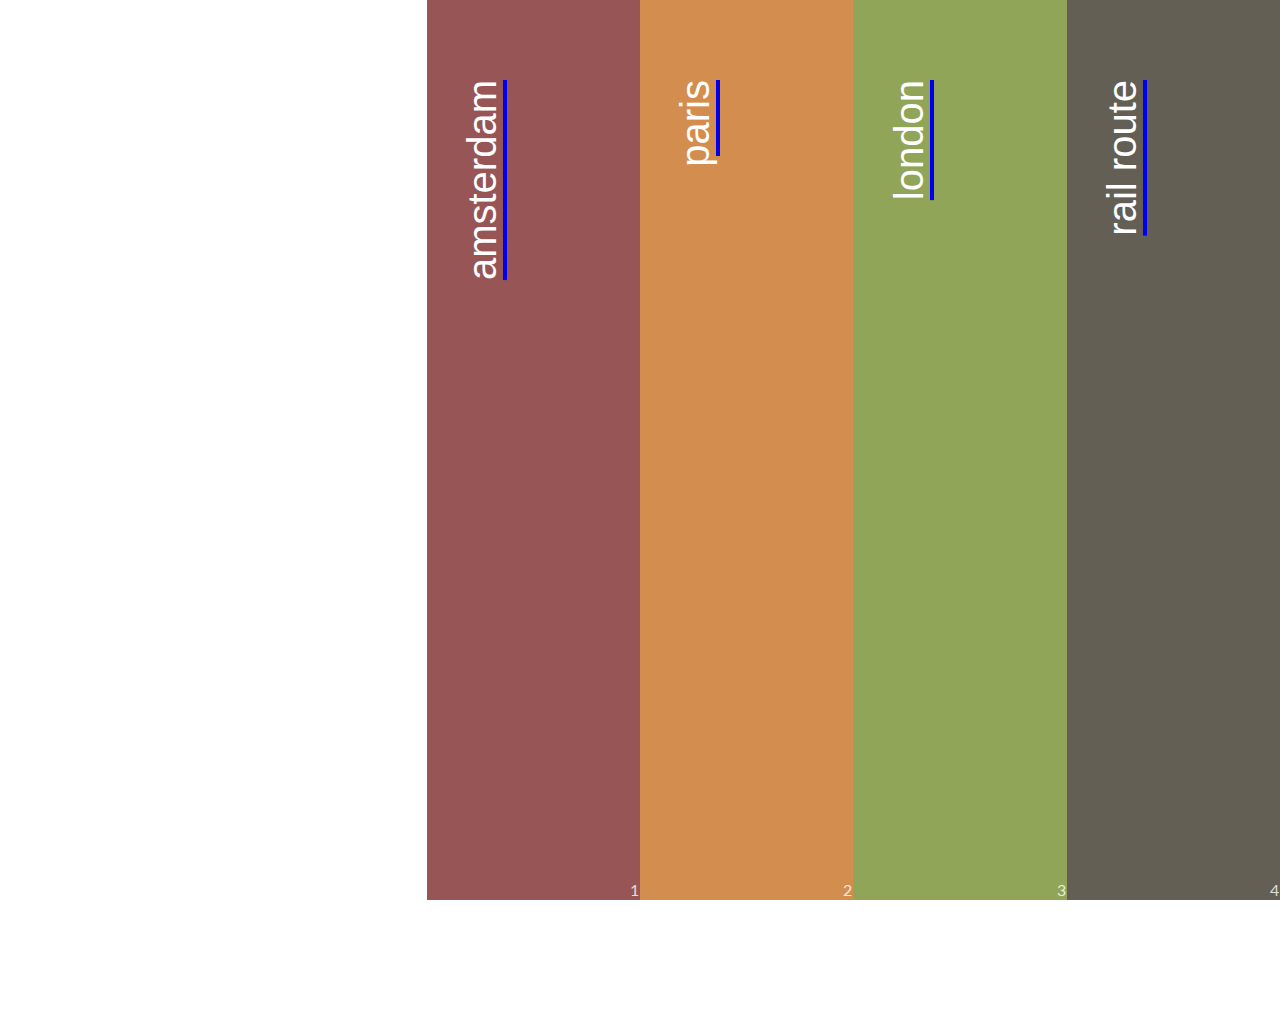
==== index.html @ 03efc700 "checkin" ====
<!DOCTYPE html>
<html>

<head>
    <meta charset="UTF-8">
    <meta http-equiv="X-UA-Compatible" content="IE=edge">
    <meta name="viewport" content="width=device-width, initial-scale=1.0">
    <title>Travel Europe Website</title>

<link rel="stylesheet" href="style.css">

</head>

<body class="homepage">
<main>
    <div class="wander">
    <h1>Wander Europe</h1> 
    <ul class="star">
        <li>list item</li>
    </ul>
    </div>

    <div class="amsterdam">
    <a href="amsterdam-page.html"><h2>amsterdam</h2> </a>
    <span class="number">1</span>
    </div>

    <div class="paris">
        <a href="paris-page.html"><h2>paris</h2> </a>
    <span class="number">2</span>
    </div>
        
    <div class="london">
        <a href="london-page.html"><h2>london</h2> </a>
    <span class="number">3</span>
    </div>

    <div class="rail">
    <a href="rail-route-page.html"><h2>rail route</h2> </a>
    <span class="number">4</span>
    </div>
</main>
</body>
</html>
---- style.css ----
@import url('https://fonts.googleapis.com/css2?family=Lato:wght@300;700&family=Noto+Serif&display=swap');

* {box-sizing:border-box;}
html, body {
  height: 100%;
  width: 100%;
}
body {
    font-family: 'Lato';
    font-style: normal;
    color: rgb(255,255,255,0.8);
    margin:0;
    background-image: url(images/globe.jpg);
    background-size:cover;
    background-repeat:no-repeat;

    
}
.star li {list-style-image: url(images/star-icon.svg);
    }


.homepage h2 {
    writing-mode: vertical-rl;
    transform:rotate(180deg);
    margin-top:80px;
    margin-right:-10px;
    font-family: ‘Lato’, sans-serif; 
    font-weight: 300;
    font-size: 40px;
    color: #FFFFFF;

    
}
.homepage main {
    display: flex;
    height:100vh;
    width:100vw;
}
.homepage main div {
    flex:1;
    position:relative;

}
.homepage main div.wander {
    flex:2;
}
.number {
    position:absolute;
    bottom:1px;
    right:1px;
    font-family: 'Lato';
    font-style: normal;
    color: rgb(255,255,255,0.8);
  
}

.paris, .paris-page {
    background-color: rgba(202, 119, 43, 0.83);
}
.amsterdam, .amsterdam-page {
    background-color: rgba(130, 52, 50, 0.83);
}
.london, .london-page {
    background-color: rgba(122, 147, 53, 0.83);
}
.rail, .rail-route-page {
    background-color: rgba(67, 63, 51, 0.83);
}
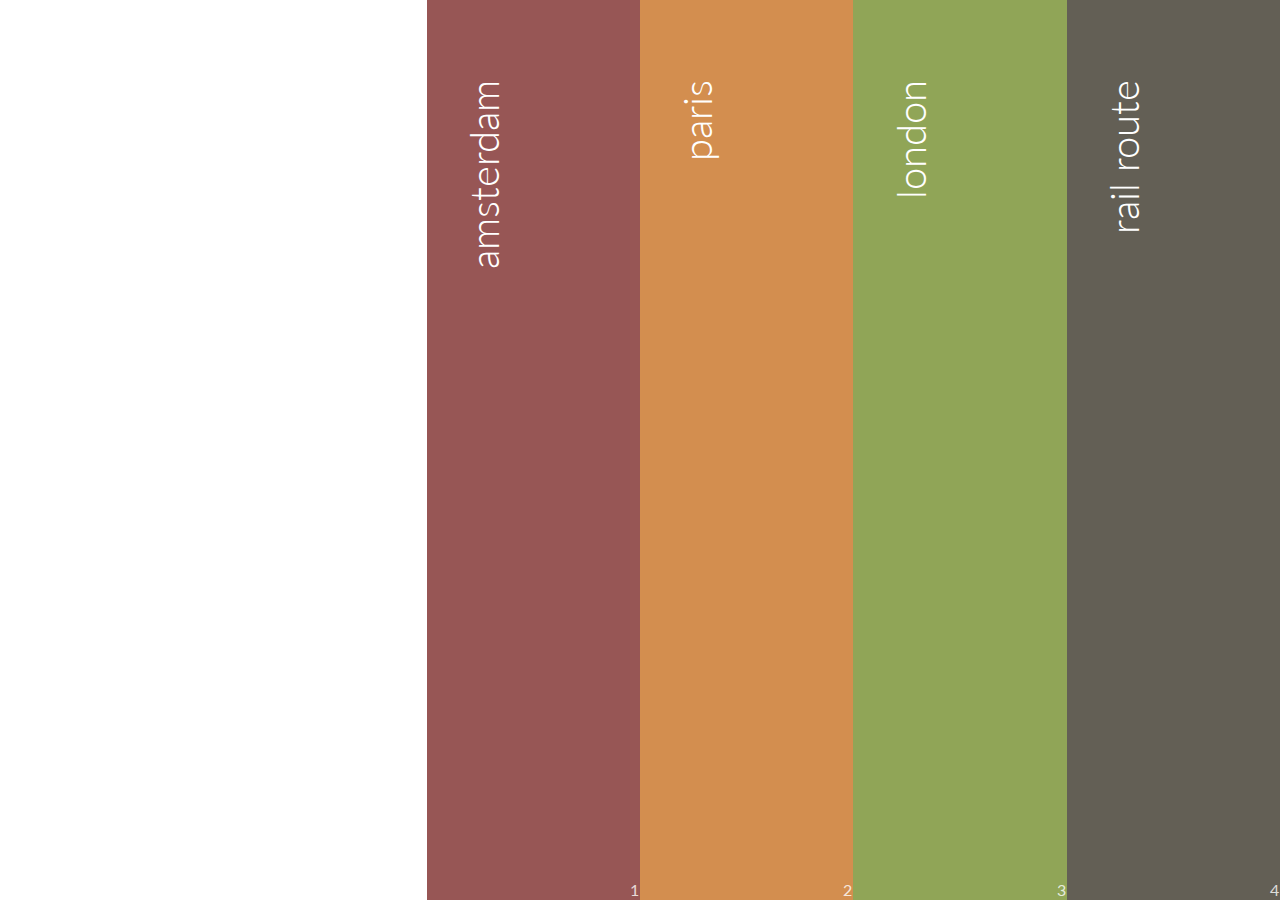
==== commit eb9e72f8: "added fixes" ====
--- a/index.html
+++ b/index.html
@@ -1,44 +1,39 @@
 <!DOCTYPE html>
 <html>
-
-<head>
-    <meta charset="UTF-8">
-    <meta http-equiv="X-UA-Compatible" content="IE=edge">
-    <meta name="viewport" content="width=device-width, initial-scale=1.0">
+  <head>
+    <meta charset="UTF-8" />
+    <meta http-equiv="X-UA-Compatible" content="IE=edge" />
+    <meta name="viewport" content="width=device-width, initial-scale=1.0" />
     <title>Travel Europe Website</title>
 
-<link rel="stylesheet" href="style.css">
+    <link rel="stylesheet" href="style.css" />
+  </head>
 
-</head>
+  <body class="homepage">
+    <main>
+      <div class="wander">
+        <h1>Wander Europe</h1>
+      </div>
 
-<body class="homepage">
-<main>
-    <div class="wander">
-    <h1>Wander Europe</h1> 
-    <ul class="star">
-        <li>list item</li>
-    </ul>
-    </div>
+      <div class="amsterdam">
+        <a href="amsterdam-page.html"><h2>amsterdam</h2> </a>
+        <span class="number">1</span>
+      </div>
 
-    <div class="amsterdam">
-    <a href="amsterdam-page.html"><h2>amsterdam</h2> </a>
-    <span class="number">1</span>
-    </div>
+      <div class="paris">
+        <a href="paris-page.html"><h2>paris</h2> </a>
+        <span class="number">2</span>
+      </div>
 
-    <div class="paris">
-        <a href="paris-page.html"><h2>paris</h2> </a>
-    <span class="number">2</span>
-    </div>
-        
-    <div class="london">
+      <div class="london">
         <a href="london-page.html"><h2>london</h2> </a>
-    <span class="number">3</span>
-    </div>
+        <span class="number">3</span>
+      </div>
 
-    <div class="rail">
-    <a href="rail-route-page.html"><h2>rail route</h2> </a>
-    <span class="number">4</span>
-    </div>
-</main>
-</body>
-</html>+      <div class="rail">
+        <a href="rail-route-page.html"><h2>rail route</h2> </a>
+        <span class="number">4</span>
+      </div>
+    </main>
+  </body>
+</html>
--- a/style.css
+++ b/style.css
@@ -1,69 +1,86 @@
-@import url('https://fonts.googleapis.com/css2?family=Lato:wght@300;700&family=Noto+Serif&display=swap');
-
-* {box-sizing:border-box;}
-html, body {
+@import url('https://fonts.googleapis.com/css2?family=Lato:wght@100;300;400&display=swap');
+* {
+  box-sizing: border-box;
+}
+html,
+body {
   height: 100%;
   width: 100%;
 }
 body {
-    font-family: 'Lato';
-    font-style: normal;
-    color: rgb(255,255,255,0.8);
-    margin:0;
-    background-image: url(images/globe.jpg);
-    background-size:cover;
-    background-repeat:no-repeat;
+  font-smooth: always;
+  font-family: 'Lato';
+  font-style: normal;
+  color: rgb(255, 255, 255, 0.8);
+  margin: 0;
+  background-image: url(images/globe.jpg);
+  background-size: cover;
+  background-repeat: no-repeat;
+}
 
-    
+a {
+  text-decoration: none;
 }
-.star li {list-style-image: url(images/star-icon.svg);
-    }
-
-
+.star {
+  margin: 0;
+}
+.star li {
+  list-style-image: url(images/star-icon.svg);
+}
+.homepage h1 {
+  font-family: 'Lato', sans-serif;
+  font-weight: 700;
+  text-align: center;
+}
 .homepage h2 {
-    writing-mode: vertical-rl;
-    transform:rotate(180deg);
-    margin-top:80px;
-    margin-right:-10px;
-    font-family: ‘Lato’, sans-serif; 
-    font-weight: 300;
-    font-size: 40px;
-    color: #FFFFFF;
-
-    
+  writing-mode: vertical-rl;
+  transform: rotate(180deg);
+  margin-top: 80px;
+  margin-right: -10px;
+  font-family: 'Lato', sans-serif;
+  font-weight: 300;
+  font-size: 40px;
+  color: #ffffff;
 }
 .homepage main {
-    display: flex;
-    height:100vh;
-    width:100vw;
+  display: flex;
+  height: 100vh;
+  width: 100vw;
 }
 .homepage main div {
-    flex:1;
-    position:relative;
-
+  flex: 1;
+  position: relative;
 }
 .homepage main div.wander {
-    flex:2;
+  flex: 2;
 }
 .number {
-    position:absolute;
-    bottom:1px;
-    right:1px;
-    font-family: 'Lato';
-    font-style: normal;
-    color: rgb(255,255,255,0.8);
-  
+  position: absolute;
+  bottom: 1px;
+  right: 1px;
+  font-family: 'Lato';
+  font-style: normal;
+  color: rgb(255, 255, 255, 0.8);
 }
-
-.paris, .paris-page {
-    background-color: rgba(202, 119, 43, 0.83);
+.wrapper {
+  height: 100vh;
+  width: 100vw;
+  margin: 0;
+  padding: 0;
 }
-.amsterdam, .amsterdam-page {
-    background-color: rgba(130, 52, 50, 0.83);
+.paris,
+.paris-page .wrapper {
+  background-color: rgba(202, 119, 43, 0.83);
 }
-.london, .london-page {
-    background-color: rgba(122, 147, 53, 0.83);
+.amsterdam,
+.amsterdam-page .wrapper {
+  background-color: rgba(130, 52, 50, 0.83);
 }
-.rail, .rail-route-page {
-    background-color: rgba(67, 63, 51, 0.83);
-}+.london,
+.london-page .wrapper {
+  background-color: rgba(122, 147, 53, 0.83);
+}
+.rail,
+.rail-route-page .wrapper {
+  background-color: rgba(67, 63, 51, 0.83);
+}
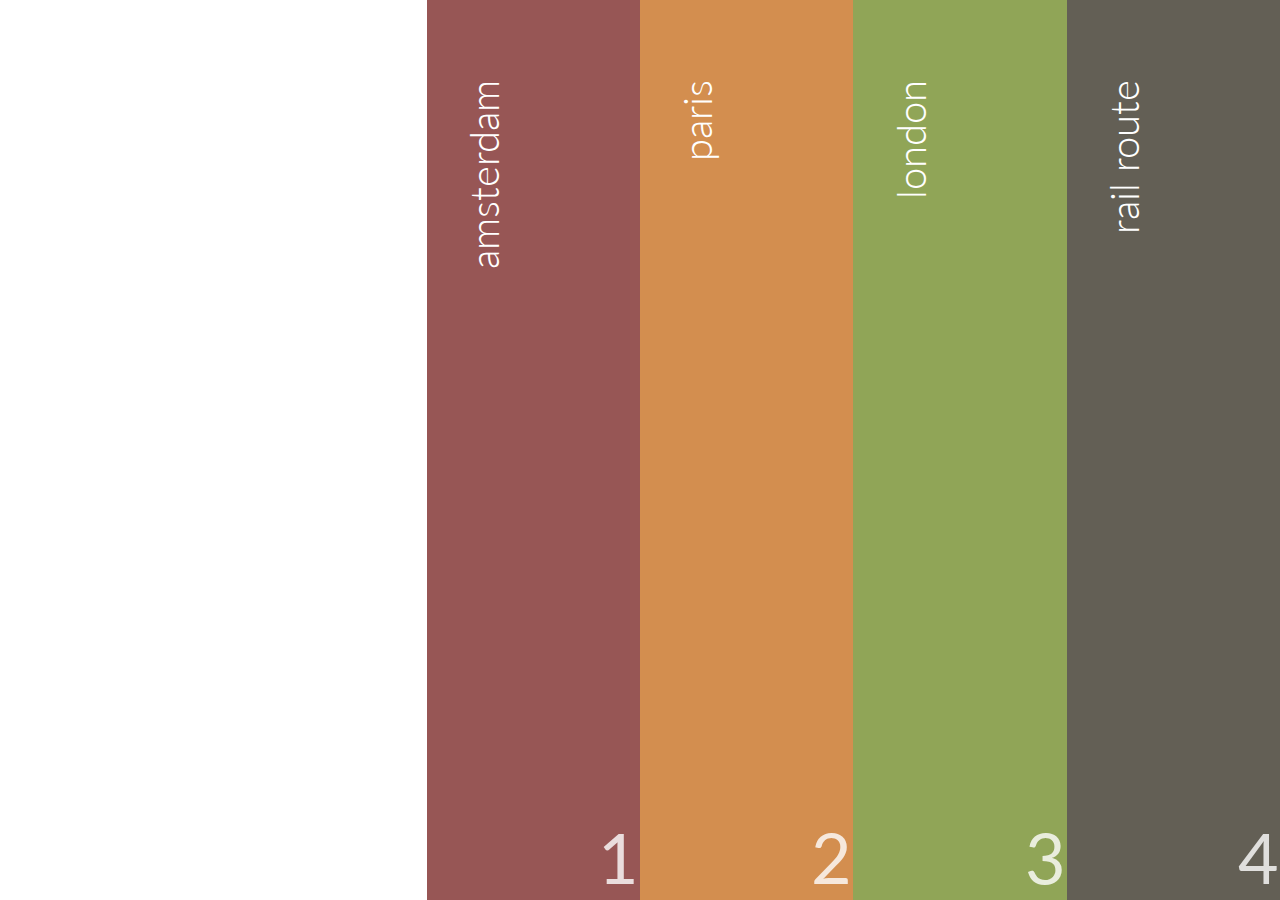
==== commit 282aee1f: "more-edits" ====
--- a/index.html
+++ b/index.html
@@ -12,7 +12,8 @@
   <body class="homepage">
     <main>
       <div class="wander">
-        <h1>Wander Europe</h1>
+        <h1>Wander <br>
+            Europe</h1>
       </div>
 
       <div class="amsterdam">
@@ -37,3 +38,4 @@
     </main>
   </body>
 </html>
+
--- a/style.css
+++ b/style.css
@@ -31,12 +31,15 @@
   font-family: 'Lato', sans-serif;
   font-weight: 700;
   text-align: center;
+  font-size: 120px;
+  margin-top: 340px;
+  line-height: 99px;
 }
 .homepage h2 {
   writing-mode: vertical-rl;
   transform: rotate(180deg);
   margin-top: 80px;
-  margin-right: -10px;
+  margin-right: 100px;
   font-family: 'Lato', sans-serif;
   font-weight: 300;
   font-size: 40px;
@@ -60,6 +63,7 @@
   right: 1px;
   font-family: 'Lato';
   font-style: normal;
+  font-size: 70px;
   color: rgb(255, 255, 255, 0.8);
 }
 .wrapper {
@@ -67,6 +71,7 @@
   width: 100vw;
   margin: 0;
   padding: 0;
+  
 }
 .paris,
 .paris-page .wrapper {
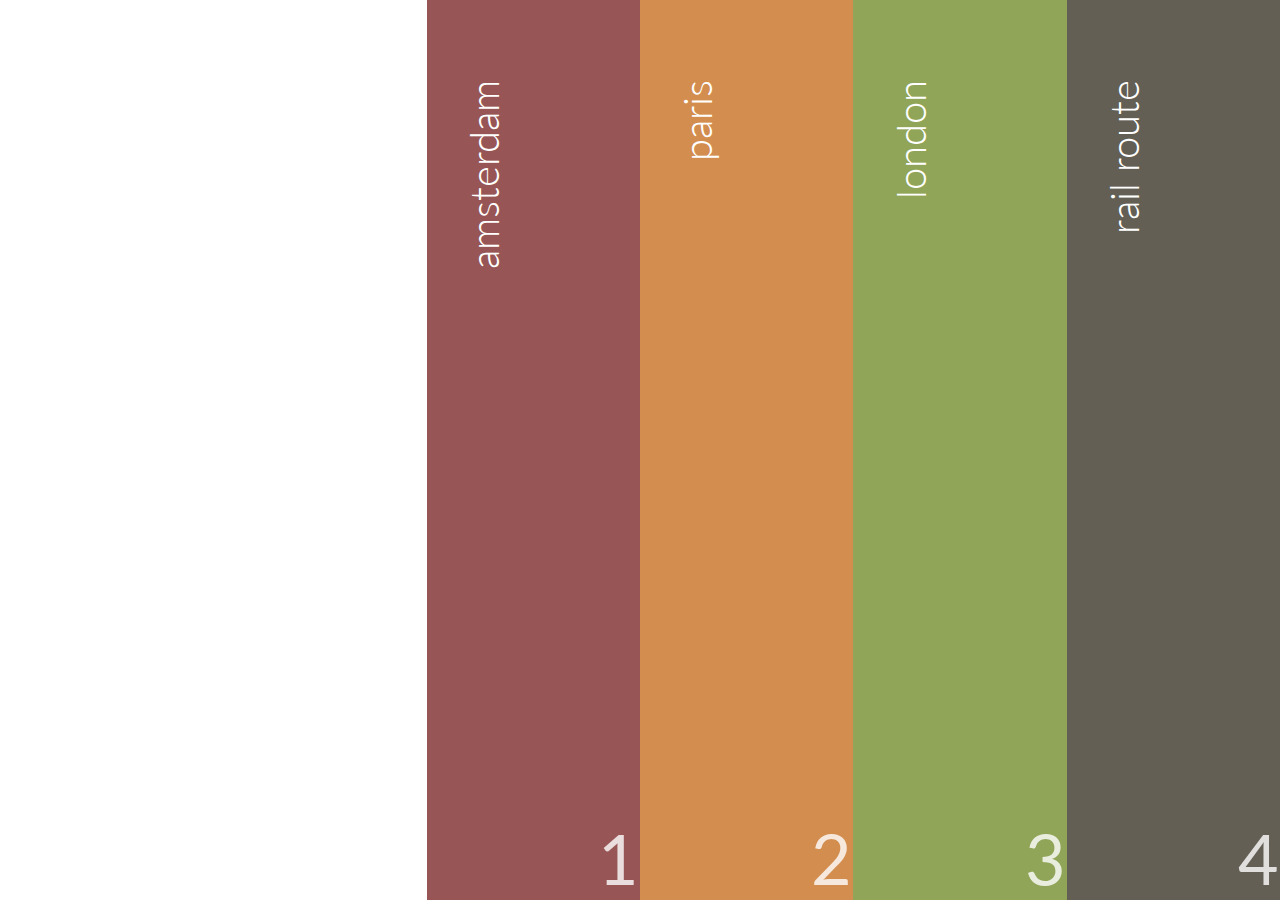
==== commit 7d142a47: "new edits to addtnl pages" ====
--- a/index.html
+++ b/index.html
@@ -37,5 +37,7 @@
       </div>
     </main>
   </body>
+
+  
 </html>
 
--- a/style.css
+++ b/style.css
@@ -17,6 +17,23 @@
   background-size: cover;
   background-repeat: no-repeat;
 }
+
+.flexbox-container
+{display:flex}
+
+.flexbox-right
+{ width:50%;
+margin:0px;
+
+
+}
+
+.flexbox-left
+{ width:50%;
+margin:-400px;
+
+}
+
 
 a {
   text-decoration: none;
@@ -59,7 +76,7 @@
 }
 .number {
   position: absolute;
-  bottom: 1px;
+  bottom: 0px;
   right: 1px;
   font-family: 'Lato';
   font-style: normal;
@@ -75,6 +92,7 @@
 }
 .paris,
 .paris-page .wrapper {
+  
   background-color: rgba(202, 119, 43, 0.83);
 }
 .amsterdam,
@@ -89,3 +107,35 @@
 .rail-route-page .wrapper {
   background-color: rgba(67, 63, 51, 0.83);
 }
+
+.amsterdam-page h1{
+  font-family: 'Lato', sans-serif;
+  font-weight: 700;
+  text-align: left;
+  font-size: 120px;
+  margin-top: 0px;
+  line-height: 99px;}
+
+  .paris-page h1{
+    font-family: 'Lato', sans-serif;
+    font-weight: 700;
+    text-align: left;
+    font-size: 120px;
+    margin-top: 0px;
+    line-height: 99px;}
+
+    .london-page h1{
+      font-family: 'Lato', sans-serif;
+      font-weight: 700;
+      text-align: left;
+      font-size: 120px;
+      margin-top: 0px;
+      line-height: 99px;}
+
+      .rail-route-page h1{
+        font-family: 'Lato', sans-serif;
+        font-weight: 700;
+        text-align: left;
+        font-size: 120px;
+        margin-top: 0px;
+        line-height: 99px;}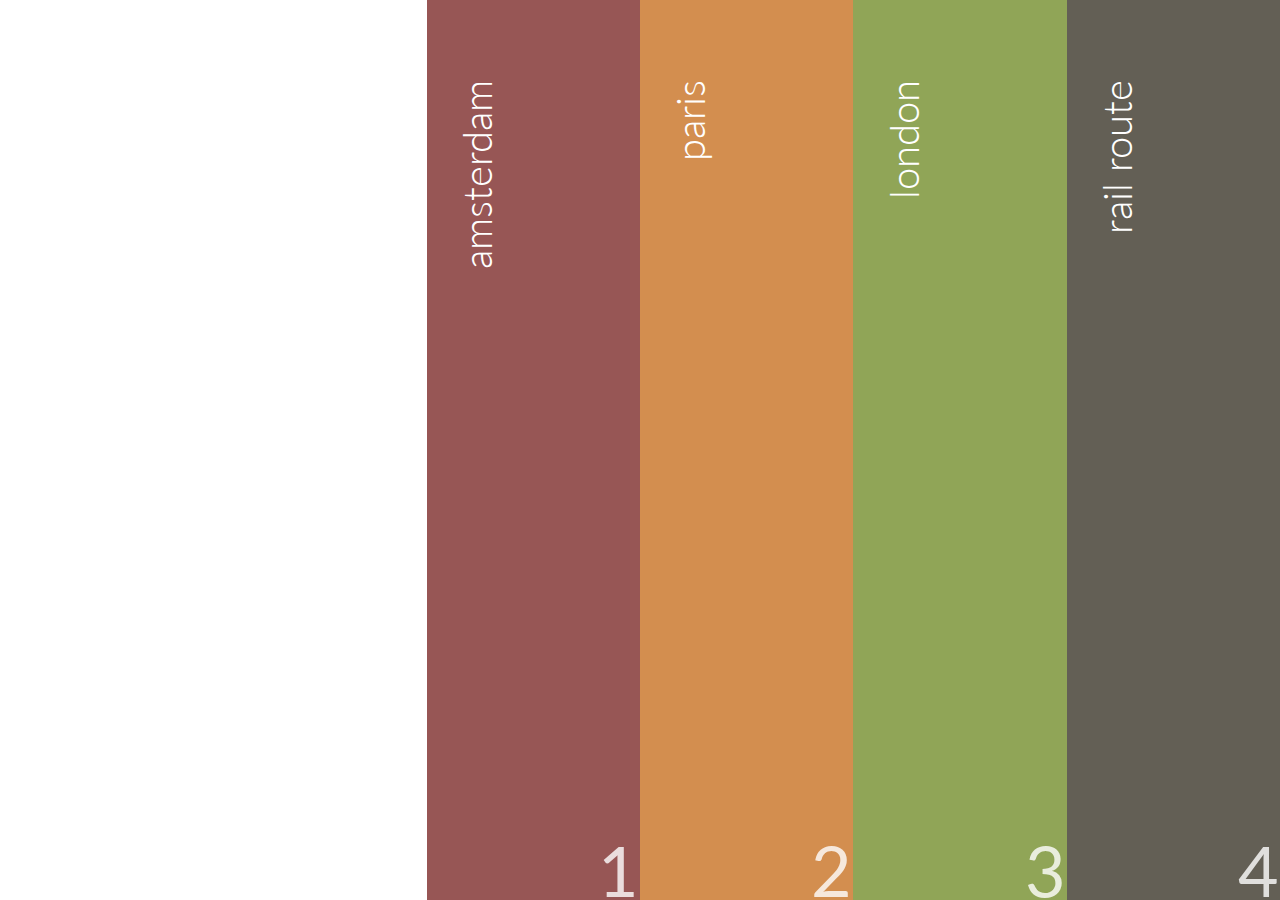
==== commit a38b4456: "fixed overflow issue on homepage" ====
--- a/index.html
+++ b/index.html
@@ -12,8 +12,10 @@
   <body class="homepage">
     <main>
       <div class="wander">
-        <h1>Wander <br>
-            Europe</h1>
+        <h1>
+          Wander <br />
+          Europe
+        </h1>
       </div>
 
       <div class="amsterdam">
@@ -37,7 +39,4 @@
       </div>
     </main>
   </body>
-
-  
 </html>
-
--- a/style.css
+++ b/style.css
@@ -2,38 +2,37 @@
 * {
   box-sizing: border-box;
 }
-html,
 body {
-  height: 100%;
-  width: 100%;
-}
-body {
-  font-smooth: always;
-  font-family: 'Lato';
-  font-style: normal;
-  color: rgb(255, 255, 255, 0.8);
+  height: 100vh;
+  width: 100vw;
   margin: 0;
   background-image: url(images/globe.jpg);
   background-size: cover;
   background-repeat: no-repeat;
+
+  font-family: 'noto', serif;
+  font-weight: 400;
+  font-smooth: always;
+  color: white;
+  font-size: 26px;
+  line-height: 35px;
 }
 
-.flexbox-container
-{display:flex}
-
-.flexbox-right
-{ width:50%;
-margin:0px;
-
-
+.flexbox-container {
+  display: flex;
 }
 
-.flexbox-left
-{ width:50%;
-margin:-400px;
-
+.flexbox-right {
+  width: 55%;
+  margin: 0px;
+  padding-top: 5%;
 }
 
+.flexbox-left {
+  width: 45%;
+  margin: 0px;
+  padding-top: 15%;
+}
 
 a {
   text-decoration: none;
@@ -44,9 +43,12 @@
 .star li {
   list-style-image: url(images/star-icon.svg);
 }
-.homepage h1 {
+
+h1 {
   font-family: 'Lato', sans-serif;
   font-weight: 700;
+  font-smooth: always;
+  color: rgb(255, 255, 255, 0.8);
   text-align: center;
   font-size: 120px;
   margin-top: 340px;
@@ -62,37 +64,40 @@
   font-size: 40px;
   color: #ffffff;
 }
+
 .homepage main {
   display: flex;
   height: 100vh;
   width: 100vw;
+  overflow: hidden;
 }
 .homepage main div {
   flex: 1;
   position: relative;
+  height: 100vh;
 }
 .homepage main div.wander {
   flex: 2;
 }
 .number {
   position: absolute;
-  bottom: 0px;
+  bottom: 12px;
   right: 1px;
   font-family: 'Lato';
   font-style: normal;
   font-size: 70px;
   color: rgb(255, 255, 255, 0.8);
+  margin-bottom: 0;
+  padding-bottom: 0;
 }
 .wrapper {
   height: 100vh;
   width: 100vw;
   margin: 0;
   padding: 0;
-  
 }
 .paris,
 .paris-page .wrapper {
-  
   background-color: rgba(202, 119, 43, 0.83);
 }
 .amsterdam,
@@ -107,35 +112,73 @@
 .rail-route-page .wrapper {
   background-color: rgba(67, 63, 51, 0.83);
 }
+.wrapper {
+  height: 100vh;
+  width: 100vw;
+  margin: 0;
+  padding: 0;
+  position: relative;
+}
+.foot-number {
+  position: absolute;
+  bottom: -40px;
+  right: 10px;
+  font-family: 'Lato';
+  font-style: normal;
+  font-size: 70px;
+  color: rgb(255, 255, 255, 0.8);
+}
 
-.amsterdam-page h1{
+.amsterdam-page h1 {
   font-family: 'Lato', sans-serif;
   font-weight: 700;
   text-align: left;
   font-size: 120px;
   margin-top: 0px;
-  line-height: 99px;}
+  text-align: right;
+  line-height: 99px;
+}
 
-  .paris-page h1{
-    font-family: 'Lato', sans-serif;
-    font-weight: 700;
-    text-align: left;
-    font-size: 120px;
-    margin-top: 0px;
-    line-height: 99px;}
+.paris-page h1 {
+  font-family: 'Lato', sans-serif;
+  font-weight: 700;
+  text-align: left;
+  font-size: 120px;
+  margin-top: 0px;
+  text-align: right;
+  line-height: 99px;
+}
 
-    .london-page h1{
-      font-family: 'Lato', sans-serif;
-      font-weight: 700;
-      text-align: left;
-      font-size: 120px;
-      margin-top: 0px;
-      line-height: 99px;}
+.london-page h1 {
+  font-family: 'Lato', sans-serif;
+  font-weight: 700;
+  text-align: left;
+  font-size: 120px;
+  margin-top: 0px;
+  text-align: right;
+  line-height: 99px;
+}
 
-      .rail-route-page h1{
-        font-family: 'Lato', sans-serif;
-        font-weight: 700;
-        text-align: left;
-        font-size: 120px;
-        margin-top: 0px;
-        line-height: 99px;}+.rail-route-page h1 {
+  font-family: 'Lato', sans-serif;
+  font-weight: 700;
+  text-align: left;
+  font-size: 120px;
+  margin-top: 0px;
+  text-align: right;
+  line-height: 99px;
+}
+
+.amsterdam-page img {
+  padding-top: 15%;
+}
+
+.london-page img {
+  padding-top: 15%;
+}
+.paris-page img {
+  padding-top: 15%;
+}
+.rail-route-page img {
+  padding-top: 15%;
+}
